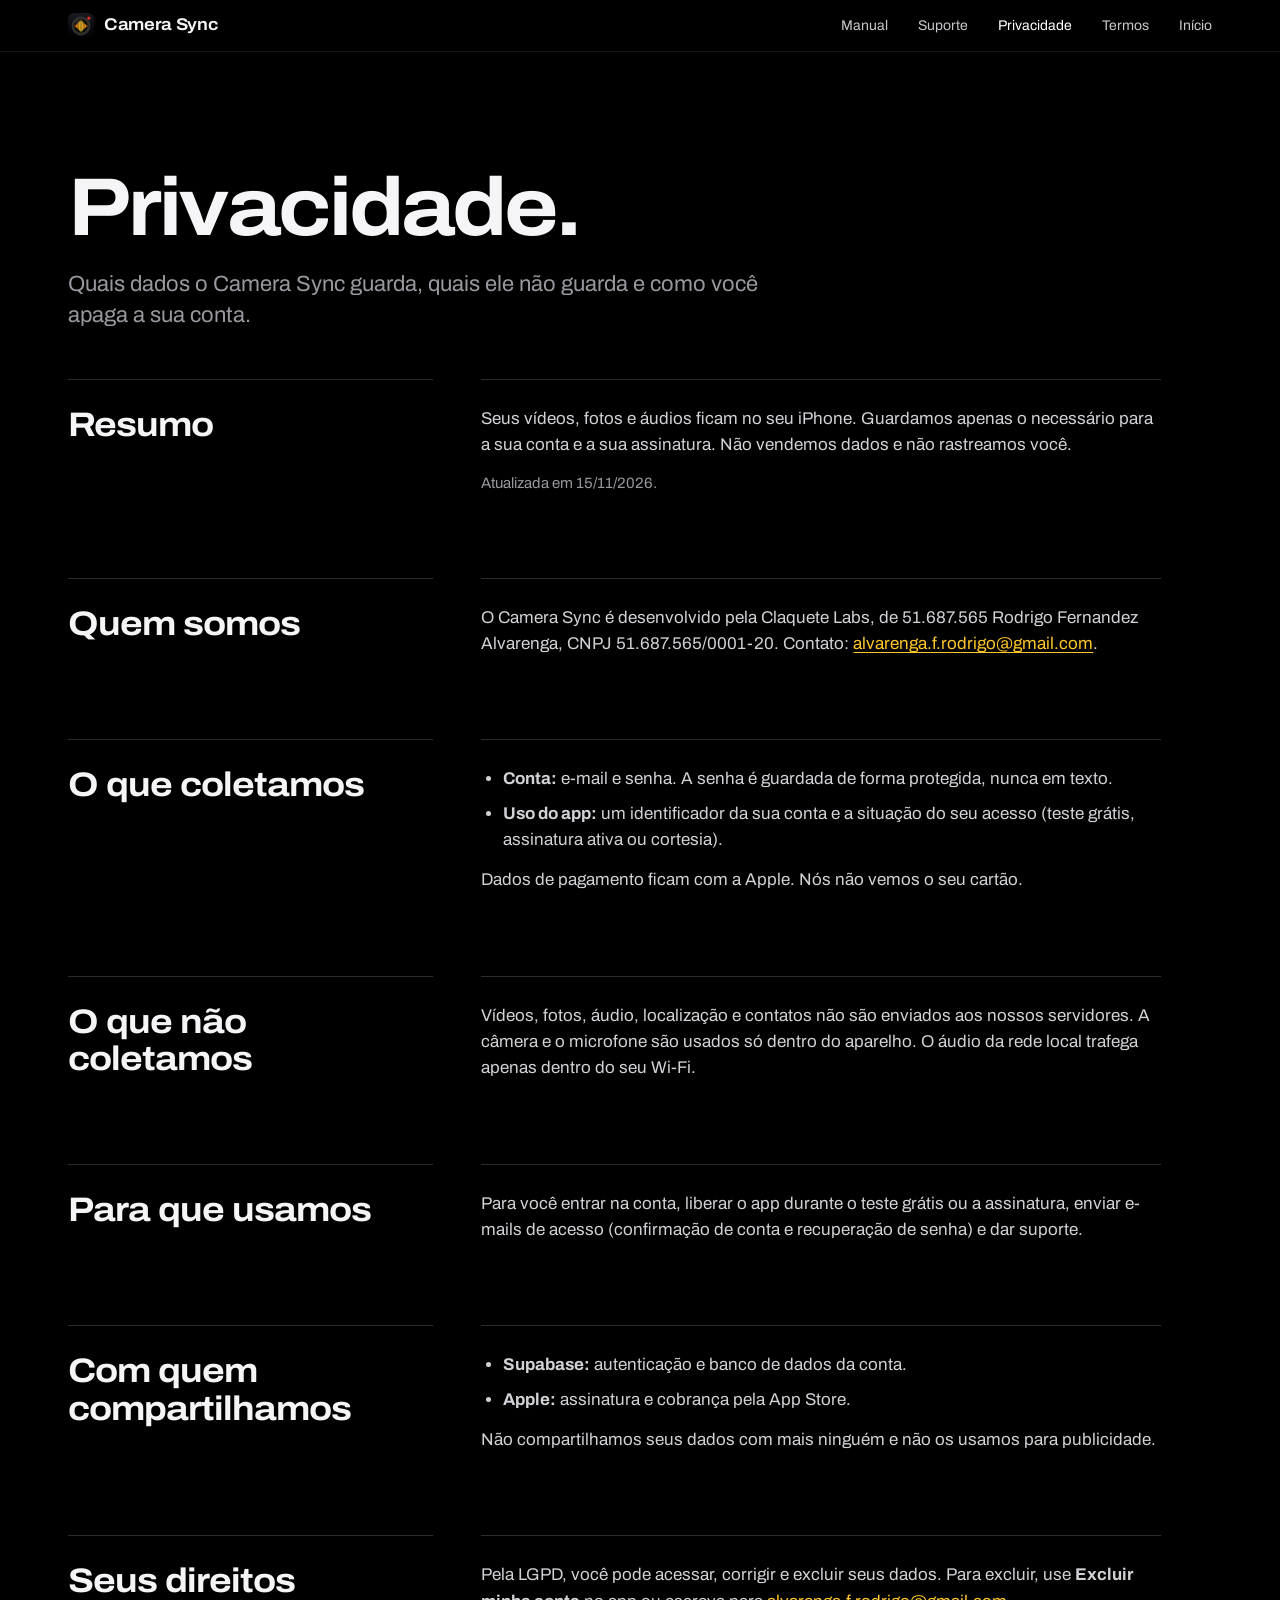
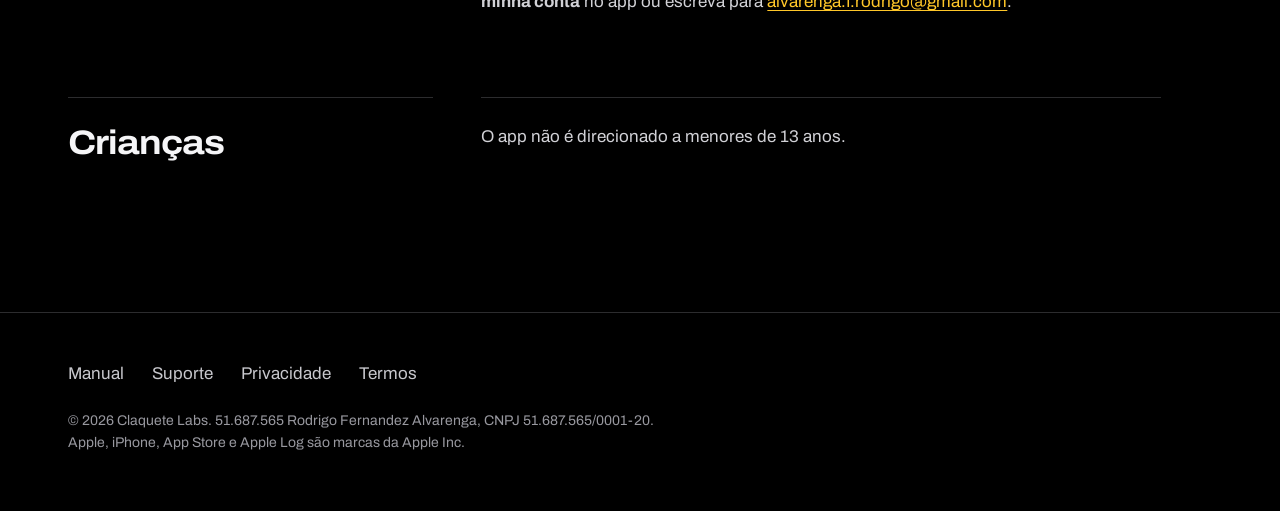
==== privacidade/index.html @ a99ce265 "ajuste" ====
<!DOCTYPE html>
<html lang="pt-BR">
<head>
<meta charset="utf-8">
<meta name="viewport" content="width=device-width, initial-scale=1">
<title>Privacidade | Camera Sync</title>
<meta name="description" content="Política de privacidade do Camera Sync: o que guardamos, o que não guardamos e como excluir sua conta.">
<meta name="theme-color" content="#000000">
<link rel="icon" href="../img/icone.png">
<link rel="apple-touch-icon" href="../img/icone.png">
<link rel="preconnect" href="https://fonts.googleapis.com">
<link rel="preconnect" href="https://fonts.gstatic.com" crossorigin>
<link href="https://fonts.googleapis.com/css2?family=Archivo:wdth,wght@62..125,100..900&display=swap" rel="stylesheet">
<link rel="stylesheet" href="../apoio.css">
</head>
<body>
<nav class="nav" aria-label="Páginas do site"><div class="w">
  <a class="marca" href="../"><img src="../img/icone.png" alt="" width="26" height="26">Camera Sync</a>
  <a class="l hide" href="../manual/">Manual</a>
  <a class="l hide" href="../suporte/">Suporte</a>
  <a class="l hide" href="../privacidade/" aria-current="page">Privacidade</a>
  <a class="l hide" href="../termos/">Termos</a>
  <a class="l" href="../">Início</a>
</div></nav>
<main>
<header class="topo"><div class="w">
  <h1 class="d">Privacidade.</h1>
  <p class="lead">Quais dados o Camera Sync guarda, quais ele não guarda e como você apaga a sua conta.</p>
</div></header>
<div class="w corpo">
<section class="sec"><h2 class="d">Resumo</h2><div class="t"><p>Seus vídeos, fotos e áudios ficam no seu iPhone. Guardamos apenas o necessário para a sua conta e a sua assinatura. Não vendemos dados e não rastreamos você.</p>
<p class="cinza">Atualizada em 15/11/2026.</p></div></section><section class="sec"><h2 class="d">Quem somos</h2><div class="t"><p>O Camera Sync é desenvolvido pela Claquete Labs, de 51.687.565 Rodrigo Fernandez Alvarenga, CNPJ 51.687.565/0001-20. Contato: <a href="mailto:alvarenga.f.rodrigo@gmail.com">alvarenga.f.rodrigo@gmail.com</a>.</p></div></section><section class="sec"><h2 class="d">O que coletamos</h2><div class="t"><ul><li><b>Conta:</b> e-mail e senha. A senha é guardada de forma protegida, nunca em texto.</li><li><b>Uso do app:</b> um identificador da sua conta e a situação do seu acesso (teste grátis, assinatura ativa ou cortesia).</li></ul>
<p>Dados de pagamento ficam com a Apple. Nós não vemos o seu cartão.</p></div></section><section class="sec"><h2 class="d">O que não coletamos</h2><div class="t"><p>Vídeos, fotos, áudio, localização e contatos não são enviados aos nossos servidores. A câmera e o microfone são usados só dentro do aparelho. O áudio da rede local trafega apenas dentro do seu Wi-Fi.</p></div></section><section class="sec"><h2 class="d">Para que usamos</h2><div class="t"><p>Para você entrar na conta, liberar o app durante o teste grátis ou a assinatura, enviar e-mails de acesso (confirmação de conta e recuperação de senha) e dar suporte.</p></div></section><section class="sec"><h2 class="d">Com quem compartilhamos</h2><div class="t"><ul><li><b>Supabase:</b> autenticação e banco de dados da conta.</li><li><b>Apple:</b> assinatura e cobrança pela App Store.</li></ul>
<p>Não compartilhamos seus dados com mais ninguém e não os usamos para publicidade.</p></div></section><section class="sec"><h2 class="d">Seus direitos</h2><div class="t"><p>Pela LGPD, você pode acessar, corrigir e excluir seus dados. Para excluir, use <b>Excluir minha conta</b> no app ou escreva para <a href="mailto:alvarenga.f.rodrigo@gmail.com">alvarenga.f.rodrigo@gmail.com</a>.</p></div></section><section class="sec"><h2 class="d">Crianças</h2><div class="t"><p>O app não é direcionado a menores de 13 anos.</p></div></section>
</div>
</main>
<footer><div class="w">
  <nav class="pe-links" aria-label="Páginas de apoio">
    <a href="../manual/">Manual</a><a href="../suporte/">Suporte</a><a href="../privacidade/">Privacidade</a><a href="../termos/">Termos</a>
  </nav>
  <p class="peq">© 2026 Claquete Labs. 51.687.565 Rodrigo Fernandez Alvarenga, CNPJ 51.687.565/0001-20.<br>Apple, iPhone, App Store e Apple Log são marcas da Apple Inc.</p>
</div></footer>
</body>
</html>
---- apoio.css ----
:root{
  /* mesmas cores e fonte da página inicial */
  --preto:#000;--grafite:#1c1c1e;--linha:#2c2c2e;--branco:#f5f5f7;--cinza:#98989f;--ambar:#ffc729;--vivo:#30d158;
  --fonte:"Archivo",-apple-system,BlinkMacSystemFont,"Helvetica Neue","Segoe UI",Roboto,Arial,sans-serif;
  --gut:clamp(20px,4vw,48px);color-scheme:dark}
*{box-sizing:border-box;margin:0;padding:0}
html{-webkit-text-size-adjust:100%;scroll-padding-top:72px}
body{background:var(--preto);color:var(--branco);font:400 17px/1.55 var(--fonte);-webkit-font-smoothing:antialiased;overflow-x:clip}
img{display:block;max-width:100%;height:auto}
a{color:inherit}
:focus-visible{outline:2px solid var(--ambar);outline-offset:3px;border-radius:6px}
.w{max-width:1240px;margin-inline:auto;padding-inline:var(--gut)}
.nav{position:sticky;top:0;z-index:40;height:52px;background:rgba(0,0,0,.72);-webkit-backdrop-filter:saturate(160%) blur(18px);backdrop-filter:saturate(160%) blur(18px);border-bottom:1px solid rgba(255,255,255,.08)}
.nav .w{height:100%;display:flex;align-items:center;gap:clamp(14px,2.4vw,30px)}
.marca{display:flex;align-items:center;gap:10px;margin-right:auto;font-weight:650;font-stretch:108%;letter-spacing:-.02em;text-decoration:none}
.marca img{width:26px;height:26px;border-radius:6px}
.nav .l{font-size:14px;color:#c7c7cc;text-decoration:none}
.nav .l:hover,.nav .l[aria-current]{color:#fff}
@media(max-width:780px){.nav .l.hide{display:none}}
.d{font-stretch:112%;font-weight:700;letter-spacing:-.035em;line-height:1;text-wrap:balance}
h1.d{font-size:clamp(40px,6.4vw,84px)}
h2.d{font-size:clamp(24px,2.8vw,34px);letter-spacing:-.03em;line-height:1.1}
h3.d{font-size:clamp(19px,1.8vw,22px);letter-spacing:-.02em;line-height:1.2}
.topo{padding-block:clamp(56px,9vw,120px) clamp(28px,4vw,48px)}
.lead{margin-top:20px;font-size:clamp(18px,1.8vw,22px);line-height:1.4;color:var(--cinza);max-width:34em}
.corpo{display:grid;grid-template-columns:minmax(0,4fr) minmax(0,8fr);gap:var(--gut);padding-bottom:clamp(72px,10vw,140px)}
.corpo>.sec{display:contents}
.sec>h2{grid-column:1;padding-top:26px;border-top:1px solid var(--linha)}
.sec>.t{grid-column:2;padding-block:26px 34px;border-top:1px solid var(--linha);max-width:40em}
.t>*+*{margin-top:14px}
.t p,.t li{color:#d1d1d6}
.t ul,.t ol{padding-left:1.3em;display:grid;gap:8px}
.t .cinza{color:var(--cinza);font-size:15px}
.t a{color:var(--ambar);text-underline-offset:3px}
.t code{font:500 .92em ui-monospace,SFMono-Regular,Menlo,Consolas,monospace;background:var(--grafite);padding:2px 7px;border-radius:6px;white-space:nowrap}
.t figure{margin-top:20px}
.t figure img{border-radius:14px;border:1px solid var(--linha)}
.t figcaption{margin-top:8px;font-size:14px;color:var(--cinza)}
.aviso{padding:18px 20px;background:var(--grafite);border-radius:18px;color:var(--branco)!important}
.btn{display:inline-flex;align-items:center;justify-content:center;min-height:48px;padding:0 24px;border-radius:999px;font-size:16px;font-weight:600;text-decoration:none!important;background:var(--ambar);color:#000!important}
.btn:hover{background:#ffd75e}
@media(max-width:820px){.corpo{grid-template-columns:1fr;row-gap:0}.sec>h2{grid-column:1;border-top:1px solid var(--linha);padding-bottom:0}.sec>.t{grid-column:1;border-top:0;padding-top:12px}}
footer{padding:48px 0 56px;border-top:1px solid var(--linha)}
.pe-links{display:flex;flex-wrap:wrap;gap:8px 28px}
.pe-links a{text-decoration:none;color:#c7c7cc}
.pe-links a:hover{color:#fff}
footer .peq{margin-top:22px;max-width:44em;line-height:1.6;font-size:14px;color:var(--cinza)}
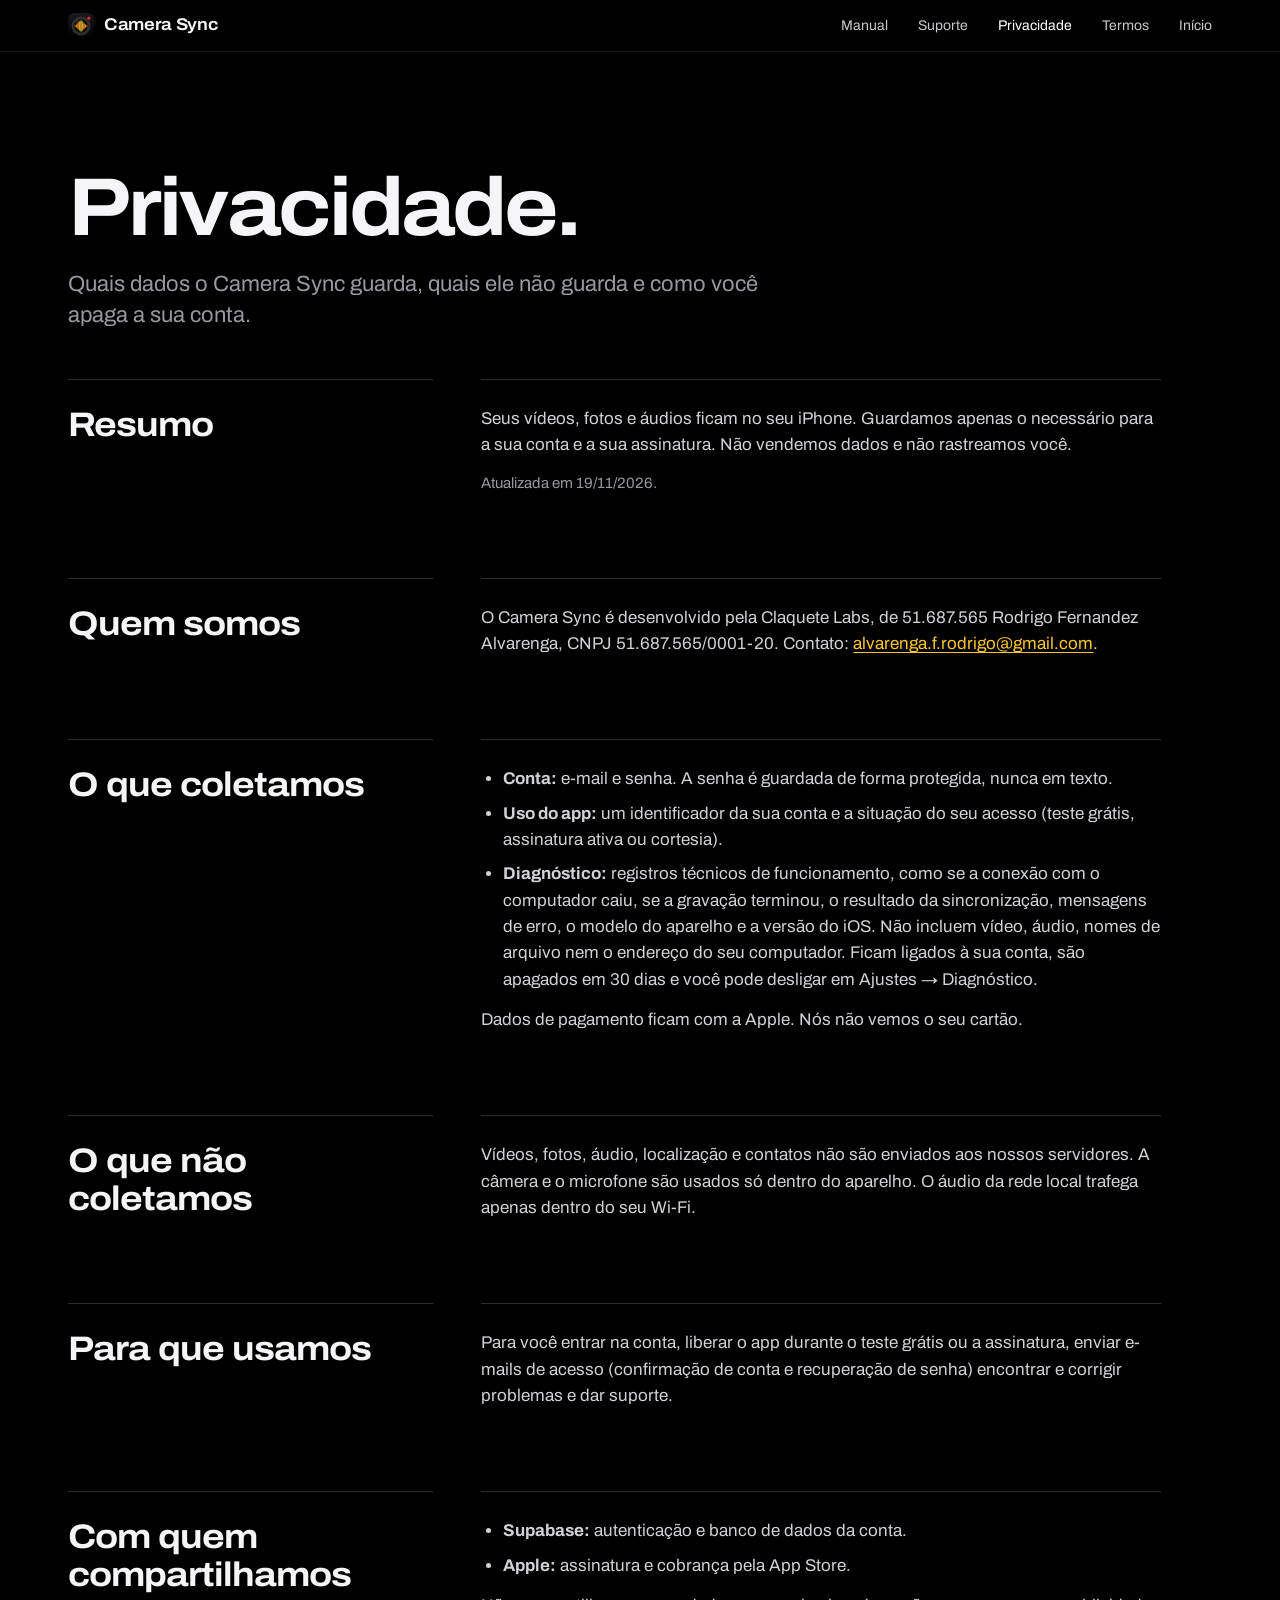
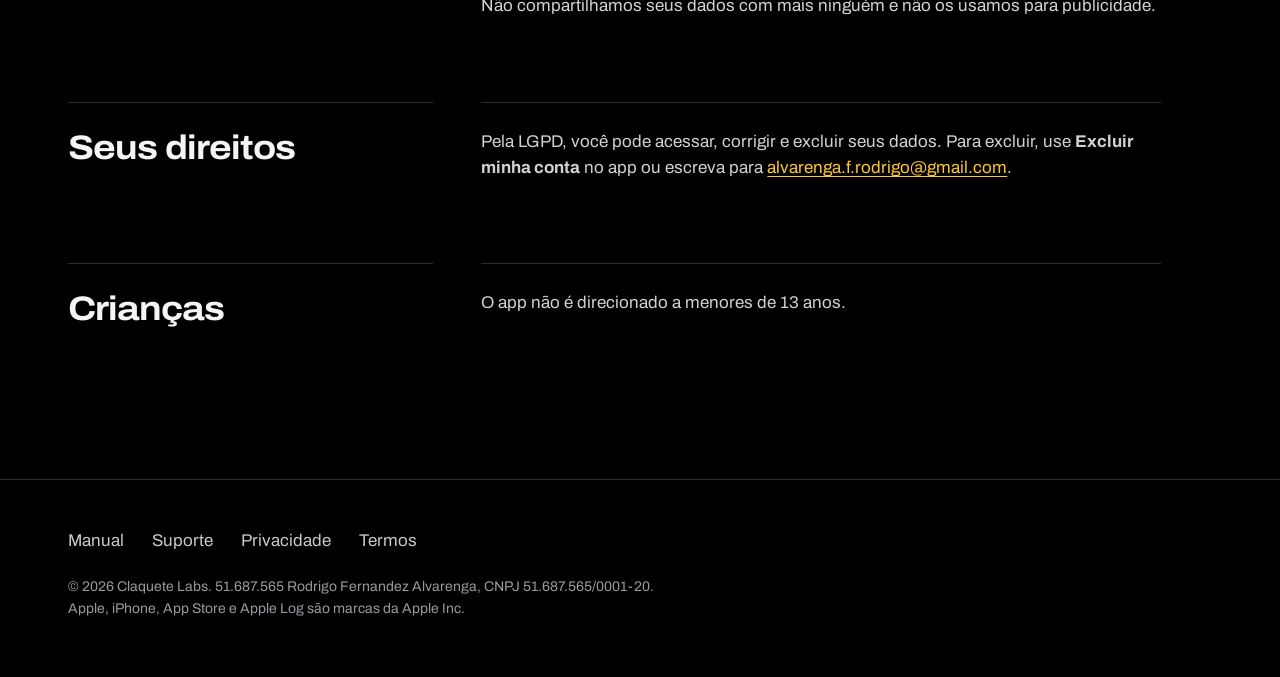
==== commit b040dc96: "Privacidade: registros de diagnostico (30 dias, pode desligar) Co-Authored-By: Claude Sonnet 5.5 <no" ====
--- a/privacidade/index.html
+++ b/privacidade/index.html
@@ -29,8 +29,8 @@
 </div></header>
 <div class="w corpo">
 <section class="sec"><h2 class="d">Resumo</h2><div class="t"><p>Seus vídeos, fotos e áudios ficam no seu iPhone. Guardamos apenas o necessário para a sua conta e a sua assinatura. Não vendemos dados e não rastreamos você.</p>
-<p class="cinza">Atualizada em 15/11/2026.</p></div></section><section class="sec"><h2 class="d">Quem somos</h2><div class="t"><p>O Camera Sync é desenvolvido pela Claquete Labs, de 51.687.565 Rodrigo Fernandez Alvarenga, CNPJ 51.687.565/0001-20. Contato: <a href="mailto:alvarenga.f.rodrigo@gmail.com">alvarenga.f.rodrigo@gmail.com</a>.</p></div></section><section class="sec"><h2 class="d">O que coletamos</h2><div class="t"><ul><li><b>Conta:</b> e-mail e senha. A senha é guardada de forma protegida, nunca em texto.</li><li><b>Uso do app:</b> um identificador da sua conta e a situação do seu acesso (teste grátis, assinatura ativa ou cortesia).</li></ul>
-<p>Dados de pagamento ficam com a Apple. Nós não vemos o seu cartão.</p></div></section><section class="sec"><h2 class="d">O que não coletamos</h2><div class="t"><p>Vídeos, fotos, áudio, localização e contatos não são enviados aos nossos servidores. A câmera e o microfone são usados só dentro do aparelho. O áudio da rede local trafega apenas dentro do seu Wi-Fi.</p></div></section><section class="sec"><h2 class="d">Para que usamos</h2><div class="t"><p>Para você entrar na conta, liberar o app durante o teste grátis ou a assinatura, enviar e-mails de acesso (confirmação de conta e recuperação de senha) e dar suporte.</p></div></section><section class="sec"><h2 class="d">Com quem compartilhamos</h2><div class="t"><ul><li><b>Supabase:</b> autenticação e banco de dados da conta.</li><li><b>Apple:</b> assinatura e cobrança pela App Store.</li></ul>
+<p class="cinza">Atualizada em 19/11/2026.</p></div></section><section class="sec"><h2 class="d">Quem somos</h2><div class="t"><p>O Camera Sync é desenvolvido pela Claquete Labs, de 51.687.565 Rodrigo Fernandez Alvarenga, CNPJ 51.687.565/0001-20. Contato: <a href="mailto:alvarenga.f.rodrigo@gmail.com">alvarenga.f.rodrigo@gmail.com</a>.</p></div></section><section class="sec"><h2 class="d">O que coletamos</h2><div class="t"><ul><li><b>Conta:</b> e-mail e senha. A senha é guardada de forma protegida, nunca em texto.</li><li><b>Uso do app:</b> um identificador da sua conta e a situação do seu acesso (teste grátis, assinatura ativa ou cortesia).</li><li><b>Diagnóstico:</b> registros técnicos de funcionamento, como se a conexão com o computador caiu, se a gravação terminou, o resultado da sincronização, mensagens de erro, o modelo do aparelho e a versão do iOS. Não incluem vídeo, áudio, nomes de arquivo nem o endereço do seu computador. Ficam ligados à sua conta, são apagados em 30 dias e você pode desligar em Ajustes → Diagnóstico.</li></ul>
+<p>Dados de pagamento ficam com a Apple. Nós não vemos o seu cartão.</p></div></section><section class="sec"><h2 class="d">O que não coletamos</h2><div class="t"><p>Vídeos, fotos, áudio, localização e contatos não são enviados aos nossos servidores. A câmera e o microfone são usados só dentro do aparelho. O áudio da rede local trafega apenas dentro do seu Wi-Fi.</p></div></section><section class="sec"><h2 class="d">Para que usamos</h2><div class="t"><p>Para você entrar na conta, liberar o app durante o teste grátis ou a assinatura, enviar e-mails de acesso (confirmação de conta e recuperação de senha) encontrar e corrigir problemas e dar suporte.</p></div></section><section class="sec"><h2 class="d">Com quem compartilhamos</h2><div class="t"><ul><li><b>Supabase:</b> autenticação e banco de dados da conta.</li><li><b>Apple:</b> assinatura e cobrança pela App Store.</li></ul>
 <p>Não compartilhamos seus dados com mais ninguém e não os usamos para publicidade.</p></div></section><section class="sec"><h2 class="d">Seus direitos</h2><div class="t"><p>Pela LGPD, você pode acessar, corrigir e excluir seus dados. Para excluir, use <b>Excluir minha conta</b> no app ou escreva para <a href="mailto:alvarenga.f.rodrigo@gmail.com">alvarenga.f.rodrigo@gmail.com</a>.</p></div></section><section class="sec"><h2 class="d">Crianças</h2><div class="t"><p>O app não é direcionado a menores de 13 anos.</p></div></section>
 </div>
 </main>
